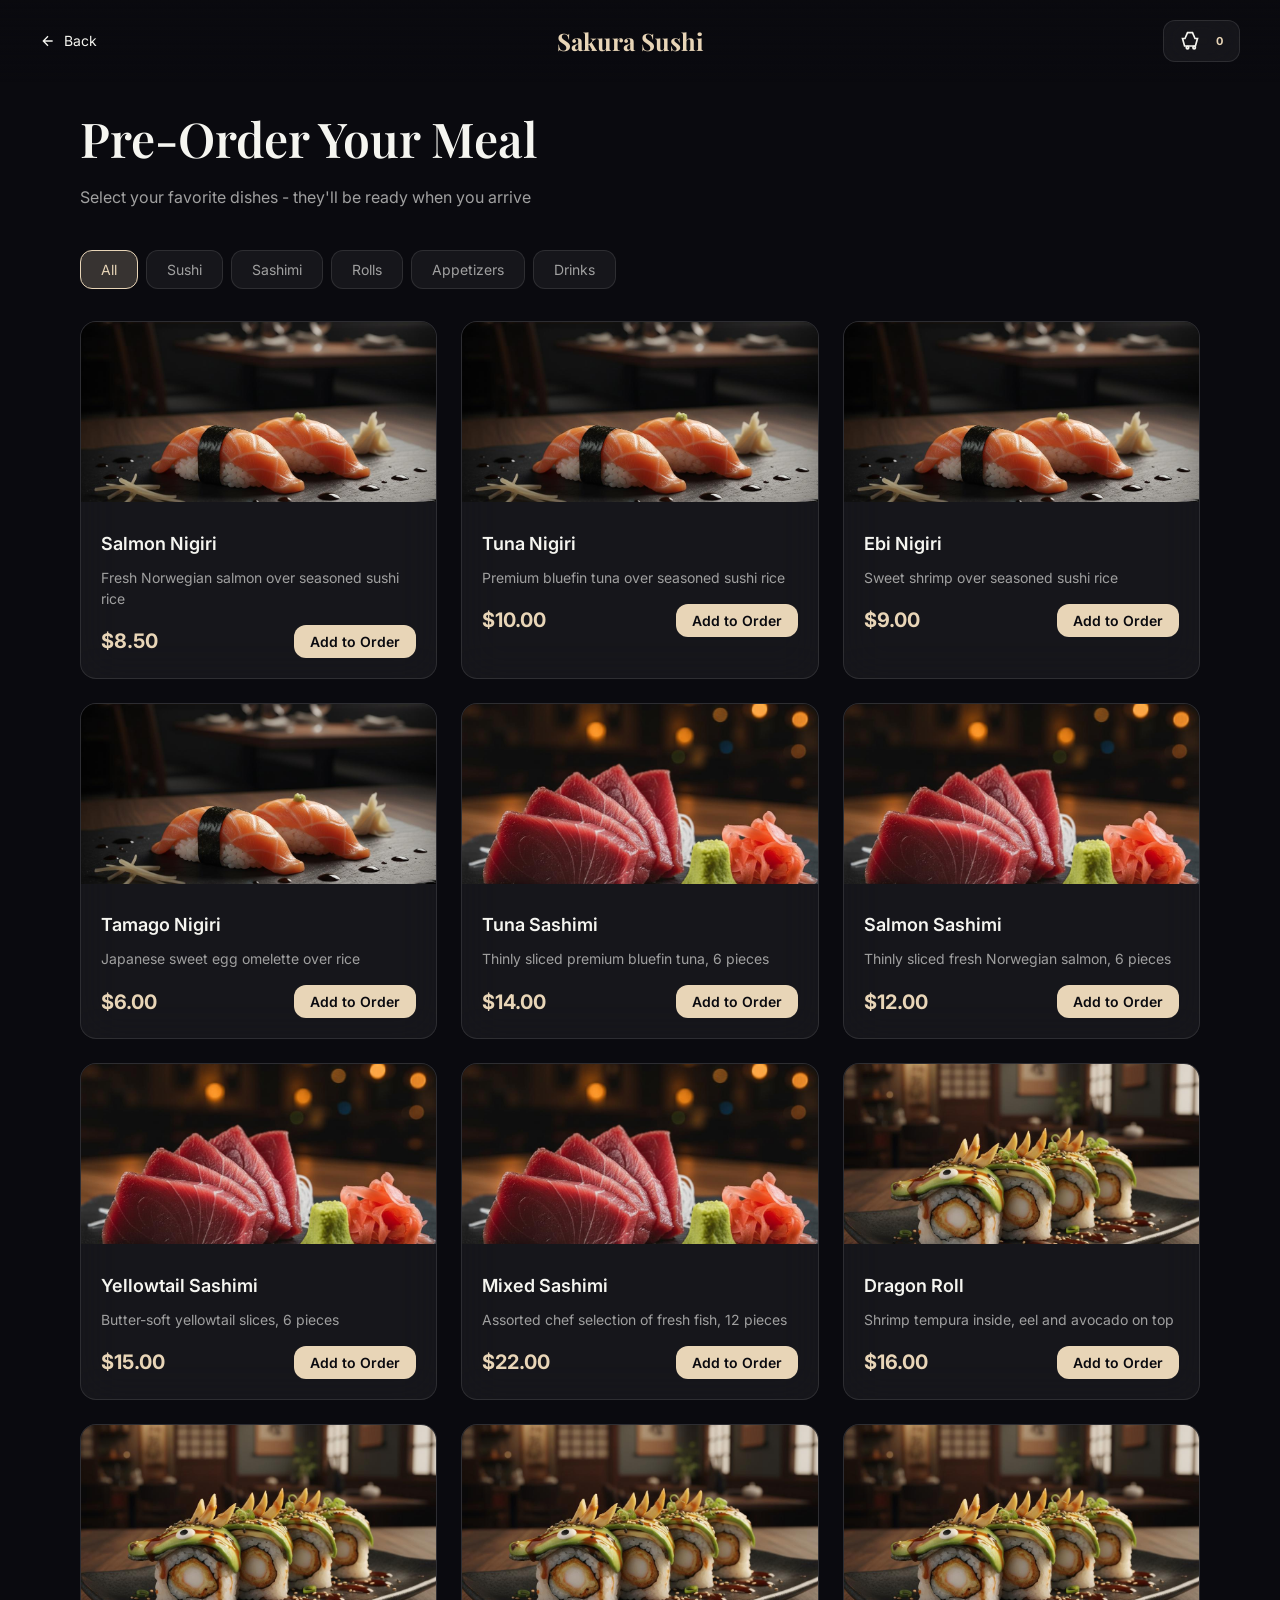
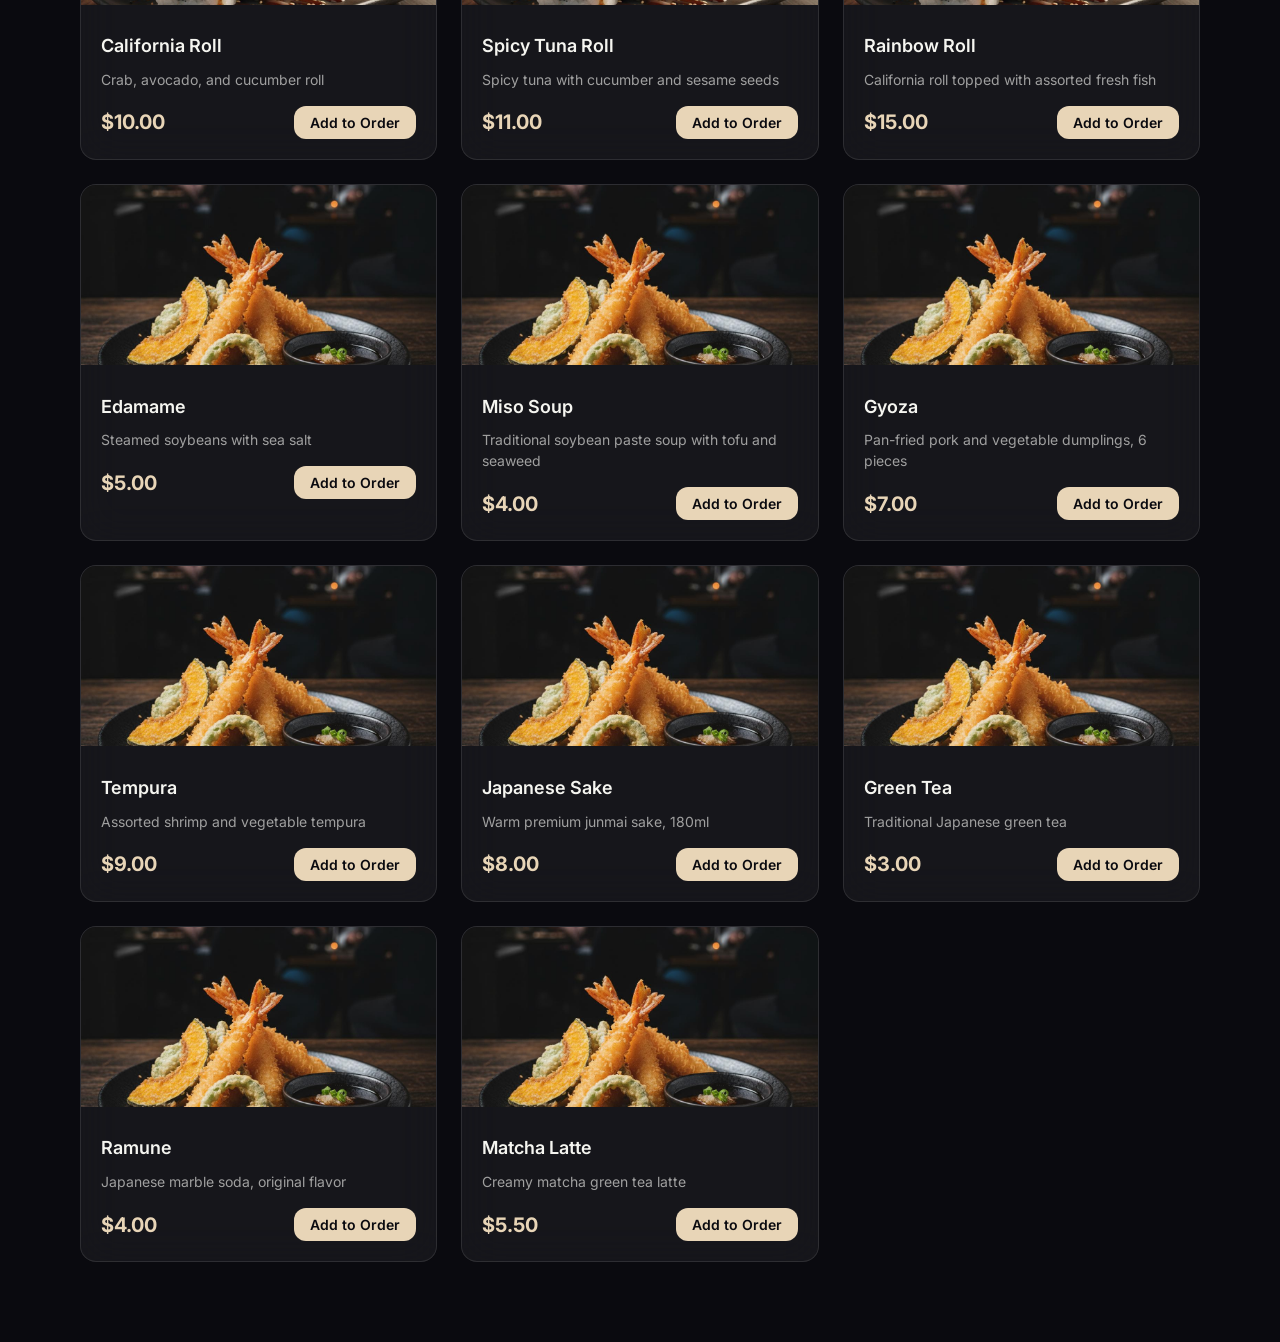
==== preview/menu.html @ 01882bb5 "Added" ====
<!DOCTYPE html>
<html lang="en">
<head>
    <meta charset="UTF-8">
    <meta name="viewport" content="width=device-width, initial-scale=1.0">
    <title>Pre-Order Menu - Sakura Sushi</title>
    <link rel="preconnect" href="https://fonts.googleapis.com">
    <link rel="preconnect" href="https://fonts.gstatic.com" crossorigin>
    <link href="https://fonts.googleapis.com/css2?family=Inter:wght@400;500;600;700&family=JetBrains+Mono:wght@400;700&family=Playfair+Display:wght@600;700&display=swap" rel="stylesheet">
    <link rel="stylesheet" href="style.css">
</head>
<body class="page-transition">
    <nav class="nav">
        <a href="tables.html" class="nav-back" style="text-decoration:none;color:inherit;">
            <svg width="16" height="16" viewBox="0 0 24 24" fill="none" stroke="currentColor" stroke-width="2">
                <path d="M19 12H5M12 19l-7-7 7-7"/>
            </svg>
            Back
        </a>
        <div class="nav-logo">Sakura Sushi</div>
        <button class="cart-toggle btn btn-glass" style="padding: 10px 16px;" id="cart-toggle">
            <svg width="20" height="20" viewBox="0 0 24 24" fill="none" stroke="currentColor" stroke-width="2">
                <path d="M9 2L6 9H3l2.5 9h13L21 9h-3l-3-7H9z"/>
                <circle cx="9" cy="20" r="1.5"/>
                <circle cx="17" cy="20" r="1.5"/>
            </svg>
            <span class="cart-count" id="cart-count" style="position: static; margin-left: 8px; width: auto; height: auto; background: none; color: var(--color-accent);">0</span>
        </button>
    </nav>

    <header class="page-header">
        <h1 class="page-title">Pre-Order Your Meal</h1>
        <p class="page-subtitle">Select your favorite dishes - they'll be ready when you arrive</p>
    </header>

    <div class="table-grid-container">
        <div class="category-tabs">
            <button class="tab-btn active" data-category="all">All</button>
            <button class="tab-btn" data-category="sushi">Sushi</button>
            <button class="tab-btn" data-category="sashimi">Sashimi</button>
            <button class="tab-btn" data-category="rolls">Rolls</button>
            <button class="tab-btn" data-category="appetizers">Appetizers</button>
            <button class="tab-btn" data-category="drinks">Drinks</button>
        </div>

        <div class="menu-grid" id="menu-grid"></div>
    </div>

    <div class="slide-overlay" id="cart-overlay"></div>
    <div class="slide-panel" id="cart-panel">
        <button class="slide-close" id="cart-close">&times;</button>
        <h2 class="panel-title">Your Pre-Order</h2>
        
        <div class="cart-items" id="cart-items" style="min-height: 200px;">
            <p style="text-align: center; color: var(--color-text-muted); padding: 40px 0;">
                Your cart is empty<br><small>Add items from the menu</small>
            </p>
        </div>
        
        <div class="cart-summary">
            <div class="summary-row">
                <span>Subtotal</span>
                <span class="cart-subtotal" id="cart-subtotal">$0.00</span>
            </div>
            <div class="summary-row">
                <span>Tax (8%)</span>
                <span class="cart-tax" id="cart-tax">$0.00</span>
            </div>
            <div class="summary-row total">
                <span>Total</span>
                <span class="cart-total" id="cart-total">$0.00</span>
            </div>
        </div>
        
        <div class="panel-buttons">
            <a href="reservation.html" class="btn btn-primary btn-full">Proceed to Reservation</a>
            <button class="btn btn-glass btn-full" id="clear-cart">Clear Cart</button>
        </div>
    </div>

    <script>
        // Menu items data
        const menuItems = [
            { id: 1, name: 'Salmon Nigiri', description: 'Fresh Norwegian salmon over seasoned sushi rice', price: 8.50, category: 'sushi', image: 'images/sushi/salmon-nigiri.jpg' },
            { id: 2, name: 'Tuna Nigiri', description: 'Premium bluefin tuna over seasoned sushi rice', price: 10.00, category: 'sushi', image: 'images/sushi/salmon-nigiri.jpg' },
            { id: 3, name: 'Ebi Nigiri', description: 'Sweet shrimp over seasoned sushi rice', price: 9.00, category: 'sushi', image: 'images/sushi/salmon-nigiri.jpg' },
            { id: 4, name: 'Tamago Nigiri', description: 'Japanese sweet egg omelette over rice', price: 6.00, category: 'sushi', image: 'images/sushi/salmon-nigiri.jpg' },
            { id: 5, name: 'Tuna Sashimi', description: 'Thinly sliced premium bluefin tuna, 6 pieces', price: 14.00, category: 'sashimi', image: 'images/sushi/tuna-sashimi.jpg' },
            { id: 6, name: 'Salmon Sashimi', description: 'Thinly sliced fresh Norwegian salmon, 6 pieces', price: 12.00, category: 'sashimi', image: 'images/sushi/tuna-sashimi.jpg' },
            { id: 7, name: 'Yellowtail Sashimi', description: 'Butter-soft yellowtail slices, 6 pieces', price: 15.00, category: 'sashimi', image: 'images/sushi/tuna-sashimi.jpg' },
            { id: 8, name: 'Mixed Sashimi', description: 'Assorted chef selection of fresh fish, 12 pieces', price: 22.00, category: 'sashimi', image: 'images/sushi/tuna-sashimi.jpg' },
            { id: 9, name: 'Dragon Roll', description: 'Shrimp tempura inside, eel and avocado on top', price: 16.00, category: 'rolls', image: 'images/sushi/dragon-roll.jpg' },
            { id: 10, name: 'California Roll', description: 'Crab, avocado, and cucumber roll', price: 10.00, category: 'rolls', image: 'images/sushi/dragon-roll.jpg' },
            { id: 11, name: 'Spicy Tuna Roll', description: 'Spicy tuna with cucumber and sesame seeds', price: 11.00, category: 'rolls', image: 'images/sushi/dragon-roll.jpg' },
            { id: 12, name: 'Rainbow Roll', description: 'California roll topped with assorted fresh fish', price: 15.00, category: 'rolls', image: 'images/sushi/dragon-roll.jpg' },
            { id: 13, name: 'Edamame', description: 'Steamed soybeans with sea salt', price: 5.00, category: 'appetizers', image: 'images/sushi/tempura.jpg' },
            { id: 14, name: 'Miso Soup', description: 'Traditional soybean paste soup with tofu and seaweed', price: 4.00, category: 'appetizers', image: 'images/sushi/tempura.jpg' },
            { id: 15, name: 'Gyoza', description: 'Pan-fried pork and vegetable dumplings, 6 pieces', price: 7.00, category: 'appetizers', image: 'images/sushi/tempura.jpg' },
            { id: 16, name: 'Tempura', description: 'Assorted shrimp and vegetable tempura', price: 9.00, category: 'appetizers', image: 'images/sushi/tempura.jpg' },
            { id: 17, name: 'Japanese Sake', description: 'Warm premium junmai sake, 180ml', price: 8.00, category: 'drinks', image: 'images/sushi/tempura.jpg' },
            { id: 18, name: 'Green Tea', description: 'Traditional Japanese green tea', price: 3.00, category: 'drinks', image: 'images/sushi/tempura.jpg' },
            { id: 19, name: 'Ramune', description: 'Japanese marble soda, original flavor', price: 4.00, category: 'drinks', image: 'images/sushi/tempura.jpg' },
            { id: 20, name: 'Matcha Latte', description: 'Creamy matcha green tea latte', price: 5.50, category: 'drinks', image: 'images/sushi/tempura.jpg' },
        ];

        // Linked List Node
        class CartNode {
            constructor(data) {
                this.data = data;
                this.next = null;
            }
        }

        // Linked List for Cart
        class CartLinkedList {
            constructor() {
                this.head = null;
                this.size = 0;
                this._total = 0;
            }

            append(item) {
                const newNode = new CartNode(item);
                if (!this.head) {
                    this.head = newNode;
                } else {
                    let current = this.head;
                    while (current.next) current = current.next;
                    current.next = newNode;
                }
                this.size++;
                this._updateTotal();
                this.save();
            }

            remove(itemId) {
                if (!this.head) return false;
                if (this.head.data.id === itemId) {
                    this.head = this.head.next;
                    this.size--;
                    this._updateTotal();
                    this.save();
                    return true;
                }
                let current = this.head;
                while (current.next && current.next.data.id !== itemId) {
                    current = current.next;
                }
                if (current.next) {
                    current.next = current.next.next;
                    this.size--;
                    this._updateTotal();
                    this.save();
                    return true;
                }
                return false;
            }

            find(itemId) {
                let current = this.head;
                while (current) {
                    if (current.data.id === itemId) return current.data;
                    current = current.next;
                }
                return null;
            }

            updateQuantity(itemId, quantity) {
                let current = this.head;
                while (current) {
                    if (current.data.id === itemId) {
                        current.data.quantity = quantity;
                        current.data.subtotal = current.data.price * quantity;
                        this._updateTotal();
                        this.save();
                        return true;
                    }
                    current = current.next;
                }
                return false;
            }

            toArray() {
                const items = [];
                let current = this.head;
                while (current) {
                    items.push(current.data);
                    current = current.next;
                }
                return items;
            }

            getTotal() {
                return this._total;
            }

            _updateTotal() {
                this._total = 0;
                let current = this.head;
                while (current) {
                    this._total += current.data.subtotal || 0;
                    current = current.next;
                }
            }

            save() {
                localStorage.setItem('sakura_cart', JSON.stringify(this.toArray()));
            }

            load() {
                const stored = localStorage.getItem('sakura_cart');
                if (stored) {
                    const items = JSON.parse(stored);
                    items.forEach(item => {
                        this.head = null; // reset
                        this.size = 0;
                        items.forEach(i => this.append(i));
                    });
                }
            }
        }

        const cart = new CartLinkedList();
        // Load from storage
        const stored = localStorage.getItem('sakura_cart');
        if (stored) {
            JSON.parse(stored).forEach(item => cart.append(item));
        }

        // Render menu
        const menuGrid = document.getElementById('menu-grid');
        menuItems.forEach(item => {
            const div = document.createElement('div');
            div.className = 'menu-item';
            div.dataset.category = item.category;
            div.innerHTML = `
                <img src="${item.image}" alt="${item.name}" class="menu-item-image" onerror="this.style.display='none'; this.parentElement.querySelector('.menu-fallback').style.display='flex';">
                <div class="menu-item-image menu-fallback" style="display: none; background: linear-gradient(135deg, #1a1a24 0%, #14141B 100%); align-items: center; justify-content: center; font-size: 60px; opacity: 0.3;">
                    ${({sushi:'\u{1F363}', sashimi:'\u{1F41F}', rolls:'\u{1F359}', appetizers:'\u{1F95F}', drinks:'\u{1F376}'}[item.category] || '\u{1F37D}')}
                </div>
                <div class="menu-item-content">
                    <h3 class="menu-item-name">${item.name}</h3>
                    <p class="menu-item-desc">${item.description}</p>
                    <div class="menu-item-footer">
                        <span class="menu-item-price">$${item.price.toFixed(2)}</span>
                        <button class="btn btn-primary btn-add-to-cart" data-id="${item.id}" style="padding: 8px 16px; font-size: 14px;">Add to Order</button>
                    </div>
                </div>
            `;
            menuGrid.appendChild(div);
        });

        // Category tabs
        document.querySelectorAll('.tab-btn').forEach(btn => {
            btn.addEventListener('click', () => {
                const category = btn.dataset.category;
                document.querySelectorAll('.tab-btn').forEach(b => b.classList.remove('active'));
                btn.classList.add('active');
                document.querySelectorAll('.menu-item').forEach(item => {
                    item.style.display = (category === 'all' || item.dataset.category === category) ? '' : 'none';
                });
            });
        });

        // Add to cart
        document.querySelectorAll('.btn-add-to-cart').forEach(btn => {
            btn.addEventListener('click', () => {
                const item = menuItems.find(i => i.id === parseInt(btn.dataset.id));
                const existing = cart.find(item.id);
                if (existing) {
                    cart.updateQuantity(item.id, existing.quantity + 1);
                } else {
                    cart.append({...item, quantity: 1, subtotal: item.price});
                }
                updateCartUI();
            });
        });

        // Update cart UI
        function updateCartUI() {
            const items = cart.toArray();
            const totalItems = items.reduce((sum, item) => sum + item.quantity, 0);
            document.getElementById('cart-count').textContent = totalItems;

            const cartItemsEl = document.getElementById('cart-items');
            if (items.length === 0) {
                cartItemsEl.innerHTML = '<p style="text-align: center; color: var(--color-text-muted); padding: 40px 0;">Your cart is empty<br><small>Add items from the menu</small></p>';
            } else {
                cartItemsEl.innerHTML = '';
                items.forEach(item => {
                    const div = document.createElement('div');
                    div.className = 'cart-item';
                    div.innerHTML = `
                        <img src="${item.image}" alt="${item.name}" class="cart-item-image" onerror="this.style.display='none'">
                        <div class="cart-item-info">
                            <div class="cart-item-name">${item.name}</div>
                            <div class="cart-item-price">$${item.price.toFixed(2)}</div>
                        </div>
                        <div class="cart-item-qty">x${item.quantity}</div>
                        <button class="qty-btn btn-remove-item" data-id="${item.id}">&times;</button>
                    `;
                    cartItemsEl.appendChild(div);
                });

                document.querySelectorAll('.btn-remove-item').forEach(btn => {
                    btn.addEventListener('click', () => {
                        cart.remove(parseInt(btn.dataset.id));
                        updateCartUI();
                    });
                });
            }

            const subtotal = cart.getTotal();
            const tax = subtotal * 0.08;
            const total = subtotal + tax;
            
            document.getElementById('cart-subtotal').textContent = '$' + subtotal.toFixed(2);
            document.getElementById('cart-tax').textContent = '$' + tax.toFixed(2);
            document.getElementById('cart-total').textContent = '$' + total.toFixed(2);
            localStorage.setItem('sakura_cart_total', total.toFixed(2));
        }

        // Cart panel
        document.getElementById('cart-toggle').addEventListener('click', () => {
            document.getElementById('cart-overlay').classList.add('active');
            document.getElementById('cart-panel').classList.add('active');
        });
        document.getElementById('cart-close').addEventListener('click', closeCart);
        document.getElementById('cart-overlay').addEventListener('click', closeCart);

        function closeCart() {
            document.getElementById('cart-overlay').classList.remove('active');
            document.getElementById('cart-panel').classList.remove('active');
        }

        document.getElementById('clear-cart').addEventListener('click', () => {
            if (confirm('Clear all items from your cart?')) {
                localStorage.removeItem('sakura_cart');
                localStorage.removeItem('sakura_cart_total');
                cart.head = null; cart.size = 0; cart._total = 0;
                updateCartUI();
            }
        });

        updateCartUI();
    </script>
</body>
</html>
---- preview/style.css ----
/**
 * Sakura Sushi Reservation System - Main Stylesheet
 * Data Structures & Algorithms Project
 * Glassmorphism Design System
 */

/* ================================
   CSS VARIABLES
   ================================ */
:root {
    --color-bg-dark: #0A0A0F;
    --color-bg-card: #14141B;
    --color-glass: rgba(255, 255, 255, 0.05);
    --color-glass-hover: rgba(255, 255, 255, 0.08);
    --color-glass-border: rgba(255, 255, 255, 0.1);
    --color-glass-border-hover: rgba(255, 255, 255, 0.15);
    --color-accent: #E8D5B7;
    --color-accent-hover: #F0E2CB;
    --color-accent-dim: rgba(232, 213, 183, 0.2);
    --color-text-primary: #F5F5F0;
    --color-text-secondary: #A0A0A0;
    --color-text-muted: #6B6B6B;
    --color-success: #4ADE80;
    --color-error: #F87171;
    --color-warning: #FBBF24;
    --color-qr-bg: #FFFFFF;
    
    --font-display: 'Playfair Display', serif;
    --font-body: 'Inter', sans-serif;
    --font-mono: 'JetBrains Mono', monospace;
    
    --radius-sm: 8px;
    --radius-md: 12px;
    --radius-lg: 16px;
    --radius-xl: 24px;
    
    --shadow-glass: 
        0 8px 32px rgba(0, 0, 0, 0.3),
        inset 0 1px 0 rgba(255, 255, 255, 0.05);
    --shadow-glass-hover:
        0 12px 40px rgba(0, 0, 0, 0.4),
        inset 0 1px 0 rgba(255, 255, 255, 0.08);
    --shadow-glow:
        0 0 40px rgba(232, 213, 183, 0.15);
}

/* ================================
   RESET & BASE
   ================================ */
*, *::before, *::after {
    margin: 0;
    padding: 0;
    box-sizing: border-box;
}

html {
    scroll-behavior: smooth;
}

body {
    font-family: var(--font-body);
    background: var(--color-bg-dark);
    color: var(--color-text-primary);
    min-height: 100vh;
    overflow-x: hidden;
    line-height: 1.6;
}

a {
    color: var(--color-accent);
    text-decoration: none;
    transition: color 0.3s ease;
}

a:hover {
    color: var(--color-accent-hover);
}

img {
    max-width: 100%;
    height: auto;
}

/* ================================
   GLASSMORPHISM UTILITIES
   ================================ */
.glass {
    background: var(--color-glass);
    backdrop-filter: blur(20px);
    -webkit-backdrop-filter: blur(20px);
    border: 1px solid var(--color-glass-border);
    box-shadow: var(--shadow-glass);
}

.glass-hover:hover {
    background: var(--color-glass-hover);
    border-color: var(--color-glass-border-hover);
    box-shadow: var(--shadow-glass-hover);
    transform: translateY(-4px);
}

.glass-strong {
    background: rgba(20, 20, 27, 0.85);
    backdrop-filter: blur(40px);
    -webkit-backdrop-filter: blur(40px);
    border: 1px solid var(--color-glass-border);
}

.glass-card {
    background: var(--color-glass);
    backdrop-filter: blur(20px);
    -webkit-backdrop-filter: blur(20px);
    border: 1px solid var(--color-glass-border);
    box-shadow: var(--shadow-glass);
    border-radius: var(--radius-lg);
    padding: 32px;
    transition: all 0.4s cubic-bezier(0.4, 0, 0.2, 1);
}

.glass-card:hover {
    background: var(--color-glass-hover);
    border-color: var(--color-glass-border-hover);
    box-shadow: var(--shadow-glass-hover);
    transform: translateY(-4px);
}

/* ================================
   BUTTONS
   ================================ */
.btn {
    display: inline-flex;
    align-items: center;
    justify-content: center;
    gap: 8px;
    padding: 14px 32px;
    font-family: var(--font-body);
    font-size: 16px;
    font-weight: 600;
    border: none;
    border-radius: var(--radius-md);
    cursor: pointer;
    transition: all 0.3s cubic-bezier(0.4, 0, 0.2, 1);
    position: relative;
    overflow: hidden;
}

.btn-primary {
    background: var(--color-accent);
    color: var(--color-bg-dark);
}

.btn-primary:hover {
    background: var(--color-accent-hover);
    transform: scale(1.02);
    box-shadow: var(--shadow-glow);
}

.btn-primary:active {
    transform: scale(0.98);
}

.btn-secondary {
    background: transparent;
    color: var(--color-accent);
    border: 1px solid var(--color-accent);
}

.btn-secondary:hover {
    background: var(--color-accent-dim);
    transform: scale(1.02);
}

.btn-glass {
    background: var(--color-glass);
    backdrop-filter: blur(20px);
    color: var(--color-text-primary);
    border: 1px solid var(--color-glass-border);
}

.btn-glass:hover {
    background: var(--color-glass-hover);
    border-color: var(--color-glass-border-hover);
}

.btn-large {
    padding: 18px 48px;
    font-size: 18px;
    border-radius: var(--radius-lg);
}

.btn-full {
    width: 100%;
}

.btn:disabled {
    opacity: 0.5;
    cursor: not-allowed;
    transform: none !important;
}

/* ================================
   FORM ELEMENTS
   ================================ */
.form-group {
    margin-bottom: 24px;
}

.form-label {
    display: block;
    margin-bottom: 8px;
    font-size: 14px;
    font-weight: 500;
    color: var(--color-text-secondary);
}

.form-input,
.form-select,
.form-textarea {
    width: 100%;
    padding: 14px 18px;
    font-family: var(--font-body);
    font-size: 16px;
    color: var(--color-text-primary);
    background: var(--color-glass);
    backdrop-filter: blur(10px);
    border: 1px solid var(--color-glass-border);
    border-radius: var(--radius-md);
    transition: all 0.3s ease;
    outline: none;
}

.form-input:focus,
.form-select:focus,
.form-textarea:focus {
    border-color: var(--color-accent);
    box-shadow: 0 0 0 3px rgba(232, 213, 183, 0.15);
}

.form-input::placeholder,
.form-textarea::placeholder {
    color: var(--color-text-muted);
}

.form-textarea {
    resize: vertical;
    min-height: 100px;
}

.form-select {
    cursor: pointer;
    appearance: none;
    background-image: url("data:image/svg+xml,%3Csvg xmlns='http://www.w3.org/2000/svg' width='12' height='12' fill='%23A0A0A0'%3E%3Cpath d='M6 9L1 4h10z'/%3E%3C/svg%3E");
    background-repeat: no-repeat;
    background-position: right 16px center;
    padding-right: 40px;
}

.form-error {
    color: var(--color-error);
    font-size: 13px;
    margin-top: 6px;
    display: none;
}

.form-error.visible {
    display: block;
}

.form-input.error {
    border-color: var(--color-error);
}

/* ================================
   UPLOAD AREA
   ================================ */
.upload-area {
    border: 2px dashed var(--color-glass-border);
    border-radius: var(--radius-lg);
    padding: 40px 20px;
    text-align: center;
    cursor: pointer;
    transition: all 0.3s ease;
    position: relative;
}

.upload-area:hover {
    border-color: var(--color-accent);
    background: var(--color-glass-hover);
}

.upload-area.has-file {
    border-color: var(--color-success);
    background: rgba(74, 222, 128, 0.05);
}

.upload-area input[type="file"] {
    position: absolute;
    inset: 0;
    opacity: 0;
    cursor: pointer;
}

.upload-icon {
    font-size: 40px;
    margin-bottom: 12px;
    opacity: 0.5;
}

.upload-text {
    color: var(--color-text-secondary);
    font-size: 14px;
}

.upload-preview {
    max-width: 200px;
    max-height: 200px;
    border-radius: var(--radius-md);
    margin-top: 16px;
}

/* ================================
   NAVIGATION
   ================================ */
.nav {
    position: fixed;
    top: 0;
    left: 0;
    right: 0;
    z-index: 100;
    padding: 20px 40px;
    display: flex;
    align-items: center;
    justify-content: space-between;
    background: linear-gradient(to bottom, rgba(10, 10, 15, 0.9), transparent);
}

.nav-logo {
    font-family: var(--font-display);
    font-size: 24px;
    font-weight: 700;
    color: var(--color-accent);
}

.nav-links {
    display: flex;
    gap: 32px;
    list-style: none;
}

.nav-links a {
    color: var(--color-text-secondary);
    font-size: 14px;
    font-weight: 500;
    transition: color 0.3s ease;
}

.nav-links a:hover {
    color: var(--color-text-primary);
}

.nav-back {
    display: inline-flex;
    align-items: center;
    gap: 8px;
    color: var(--color-text-secondary);
    font-size: 14px;
    transition: color 0.3s ease;
    background: none;
    border: none;
    cursor: pointer;
    font-family: var(--font-body);
}

.nav-back:hover {
    color: var(--color-text-primary);
}

/* ================================
   HERO SECTION (Landing)
   ================================ */
.hero {
    min-height: 100vh;
    display: flex;
    align-items: center;
    justify-content: center;
    position: relative;
    overflow: hidden;
}

.hero-bg {
    position: absolute;
    inset: 0;
    background: 
        radial-gradient(ellipse at 20% 50%, rgba(232, 213, 183, 0.08) 0%, transparent 50%),
        radial-gradient(ellipse at 80% 20%, rgba(232, 213, 183, 0.05) 0%, transparent 50%),
        radial-gradient(ellipse at 50% 80%, rgba(200, 180, 160, 0.06) 0%, transparent 50%);
    animation: heroGradient 20s ease infinite;
}

@keyframes heroGradient {
    0%, 100% { transform: translate(0, 0) scale(1); }
    33% { transform: translate(30px, -30px) scale(1.05); }
    66% { transform: translate(-20px, 20px) scale(0.95); }
}

.hero-pattern {
    position: absolute;
    inset: 0;
    opacity: 0.03;
    background-image: url("data:image/svg+xml,%3Csvg width='60' height='60' viewBox='0 0 60 60' xmlns='http://www.w3.org/2000/svg'%3E%3Cg fill='none' fill-rule='evenodd'%3E%3Cg fill='%23E8D5B7' fill-opacity='1'%3E%3Cpath d='M36 34v-4h-2v4h-4v2h4v4h2v-4h4v-2h-4zm0-30V0h-2v4h-4v2h4v4h2V6h4V4h-4zM6 34v-4H4v4H0v2h4v4h2v-4h4v-2H6zM6 4V0H4v4H0v2h4v4h2V6h4V4H6z'/%3E%3C/g%3E%3C/g%3E%3C/svg%3E");
}

.hero-content {
    text-align: center;
    z-index: 10;
    padding: 40px;
}

.hero-logo {
    width: 80px;
    height: 80px;
    margin: 0 auto 24px;
    background: var(--color-glass);
    backdrop-filter: blur(20px);
    border: 1px solid var(--color-glass-border);
    border-radius: 50%;
    display: flex;
    align-items: center;
    justify-content: center;
    font-size: 40px;
    animation: fadeInDown 0.8s ease-out;
}

.hero-title {
    font-family: var(--font-display);
    font-size: 72px;
    font-weight: 700;
    color: var(--color-accent);
    margin-bottom: 16px;
    letter-spacing: -1px;
    animation: fadeInUp 0.8s ease-out 0.2s both;
}

.hero-subtitle {
    font-size: 20px;
    color: var(--color-text-secondary);
    margin-bottom: 48px;
    animation: fadeInUp 0.8s ease-out 0.4s both;
}

.hero-cta {
    animation: fadeInUp 0.8s ease-out 0.6s both;
}

.hero-cta .btn {
    animation: pulseGlow 3s ease-in-out infinite;
}

@keyframes pulseGlow {
    0%, 100% { box-shadow: 0 0 20px rgba(232, 213, 183, 0.2); }
    50% { box-shadow: 0 0 40px rgba(232, 213, 183, 0.4); }
}

.hero-info {
    margin-top: 24px;
    font-size: 14px;
    color: var(--color-text-muted);
    animation: fadeInUp 0.8s ease-out 0.8s both;
}

/* Floating petals */
.petals {
    position: absolute;
    inset: 0;
    pointer-events: none;
    overflow: hidden;
}

.petal {
    position: absolute;
    width: 20px;
    height: 20px;
    background: var(--color-accent);
    border-radius: 150% 0 150% 0;
    opacity: 0.15;
    animation: fall linear infinite;
}

@keyframes fall {
    0% {
        transform: translateY(-100vh) rotate(0deg);
        opacity: 0;
    }
    10% { opacity: 0.15; }
    90% { opacity: 0.15; }
    100% {
        transform: translateY(100vh) rotate(720deg);
        opacity: 0;
    }
}

/* ================================
   PAGE HEADER
   ================================ */
.page-header {
    padding: 100px 40px 40px;
    max-width: 1200px;
    margin: 0 auto;
}

.page-title {
    font-family: var(--font-display);
    font-size: 48px;
    font-weight: 600;
    color: var(--color-text-primary);
    margin-bottom: 8px;
}

.page-subtitle {
    font-size: 16px;
    color: var(--color-text-secondary);
}

/* ================================
   TABLE GRID
   ================================ */
.table-grid-container {
    max-width: 1200px;
    margin: 0 auto;
    padding: 0 40px 80px;
}

.table-grid {
    display: grid;
    grid-template-columns: repeat(auto-fill, minmax(200px, 1fr));
    gap: 24px;
}

.table-card {
    background: var(--color-glass);
    backdrop-filter: blur(20px);
    border: 1px solid var(--color-glass-border);
    border-radius: var(--radius-lg);
    padding: 24px;
    cursor: pointer;
    transition: all 0.4s cubic-bezier(0.4, 0, 0.2, 1);
    position: relative;
    text-align: center;
}

.table-card:hover {
    background: var(--color-glass-hover);
    border-color: var(--color-glass-border-hover);
    transform: translateY(-4px);
    box-shadow: var(--shadow-glass-hover);
}

.table-card.selected {
    border-color: var(--color-warning);
    box-shadow: 0 0 20px rgba(251, 191, 36, 0.2);
}

.table-card.occupied {
    opacity: 0.5;
    cursor: not-allowed;
}

.table-card.occupied:hover {
    transform: none;
    box-shadow: var(--shadow-glass);
}

.table-status {
    position: absolute;
    top: 12px;
    right: 12px;
    width: 10px;
    height: 10px;
    border-radius: 50%;
}

.table-status.available { background: var(--color-success); }
.table-status.occupied { background: var(--color-error); }
.table-status.selected { background: var(--color-warning); }

.table-number {
    font-family: var(--font-mono);
    font-size: 28px;
    font-weight: 700;
    color: var(--color-accent);
    margin-bottom: 8px;
}

.table-capacity {
    font-size: 14px;
    color: var(--color-text-secondary);
    margin-bottom: 4px;
}

.table-price {
    font-size: 18px;
    font-weight: 600;
    color: var(--color-text-primary);
}

.table-legend {
    display: flex;
    gap: 24px;
    margin-bottom: 32px;
    justify-content: center;
}

.legend-item {
    display: flex;
    align-items: center;
    gap: 8px;
    font-size: 14px;
    color: var(--color-text-secondary);
}

.legend-dot {
    width: 10px;
    height: 10px;
    border-radius: 50%;
}

/* ================================
   SLIDE-IN PANEL
   ================================ */
.slide-overlay {
    position: fixed;
    inset: 0;
    background: rgba(0, 0, 0, 0.6);
    backdrop-filter: blur(4px);
    z-index: 200;
    opacity: 0;
    visibility: hidden;
    transition: all 0.4s ease;
}

.slide-overlay.active {
    opacity: 1;
    visibility: visible;
}

.slide-panel {
    position: fixed;
    top: 0;
    right: 0;
    width: 420px;
    max-width: 90vw;
    height: 100vh;
    background: var(--color-bg-card);
    backdrop-filter: blur(40px);
    border-left: 1px solid var(--color-glass-border);
    z-index: 210;
    transform: translateX(100%);
    transition: transform 0.4s cubic-bezier(0.4, 0, 0.2, 1);
    overflow-y: auto;
    padding: 40px;
}

.slide-panel.active {
    transform: translateX(0);
}

.slide-close {
    position: absolute;
    top: 20px;
    right: 20px;
    width: 40px;
    height: 40px;
    background: var(--color-glass);
    border: 1px solid var(--color-glass-border);
    border-radius: 50%;
    display: flex;
    align-items: center;
    justify-content: center;
    cursor: pointer;
    color: var(--color-text-secondary);
    font-size: 20px;
    transition: all 0.3s ease;
}

.slide-close:hover {
    background: var(--color-glass-hover);
    color: var(--color-text-primary);
}

.panel-title {
    font-family: var(--font-display);
    font-size: 32px;
    color: var(--color-accent);
    margin-bottom: 24px;
}

.panel-section {
    margin-bottom: 24px;
    padding-bottom: 24px;
    border-bottom: 1px solid var(--color-glass-border);
}

.panel-section:last-child {
    border-bottom: none;
}

.panel-label {
    font-size: 12px;
    text-transform: uppercase;
    letter-spacing: 1px;
    color: var(--color-text-muted);
    margin-bottom: 8px;
}

.panel-value {
    font-size: 18px;
    color: var(--color-text-primary);
}

.panel-features {
    list-style: none;
}

.panel-features li {
    padding: 6px 0;
    color: var(--color-text-secondary);
    font-size: 14px;
}

.panel-features li::before {
    content: '\2726';
    color: var(--color-accent);
    margin-right: 8px;
}

.panel-buttons {
    display: flex;
    flex-direction: column;
    gap: 12px;
    margin-top: 32px;
}

/* ================================
   MENU CATEGORY TABS
   ================================ */
.category-tabs {
    display: flex;
    gap: 8px;
    margin-bottom: 32px;
    flex-wrap: wrap;
}

.tab-btn {
    padding: 10px 20px;
    background: var(--color-glass);
    border: 1px solid var(--color-glass-border);
    border-radius: var(--radius-md);
    color: var(--color-text-secondary);
    font-family: var(--font-body);
    font-size: 14px;
    cursor: pointer;
    transition: all 0.3s ease;
}

.tab-btn:hover {
    background: var(--color-glass-hover);
    color: var(--color-text-primary);
}

.tab-btn.active {
    background: var(--color-accent-dim);
    border-color: var(--color-accent);
    color: var(--color-accent);
}

/* ================================
   MENU GRID & ITEMS
   ================================ */
.menu-grid {
    display: grid;
    grid-template-columns: repeat(auto-fill, minmax(300px, 1fr));
    gap: 24px;
}

.menu-item {
    background: var(--color-glass);
    backdrop-filter: blur(20px);
    border: 1px solid var(--color-glass-border);
    border-radius: var(--radius-lg);
    overflow: hidden;
    transition: all 0.4s cubic-bezier(0.4, 0, 0.2, 1);
}

.menu-item:hover {
    background: var(--color-glass-hover);
    border-color: var(--color-glass-border-hover);
    transform: translateY(-4px);
    box-shadow: var(--shadow-glass-hover);
}

.menu-item-image {
    width: 100%;
    height: 180px;
    object-fit: cover;
    background: var(--color-bg-card);
}

.menu-item-content {
    padding: 20px;
}

.menu-item-name {
    font-size: 18px;
    font-weight: 600;
    color: var(--color-text-primary);
    margin-bottom: 8px;
}

.menu-item-desc {
    font-size: 14px;
    color: var(--color-text-secondary);
    margin-bottom: 16px;
    line-height: 1.5;
    display: -webkit-box;
    -webkit-line-clamp: 2;
    -webkit-box-orient: vertical;
    overflow: hidden;
}

.menu-item-footer {
    display: flex;
    align-items: center;
    justify-content: space-between;
}

.menu-item-price {
    font-size: 20px;
    font-weight: 700;
    color: var(--color-accent);
}

.menu-item-actions {
    display: flex;
    align-items: center;
    gap: 12px;
}

.quantity-control {
    display: flex;
    align-items: center;
    gap: 8px;
    background: var(--color-glass);
    border: 1px solid var(--color-glass-border);
    border-radius: var(--radius-sm);
    padding: 4px;
}

.qty-btn {
    width: 28px;
    height: 28px;
    background: none;
    border: none;
    color: var(--color-text-primary);
    font-size: 16px;
    cursor: pointer;
    display: flex;
    align-items: center;
    justify-content: center;
    border-radius: 4px;
    transition: background 0.2s;
}

.qty-btn:hover {
    background: var(--color-glass-hover);
}

.qty-value {
    font-size: 14px;
    font-weight: 600;
    min-width: 24px;
    text-align: center;
}

/* ================================
   CART PANEL
   ================================ */
.cart-badge {
    position: relative;
}

.cart-count {
    position: absolute;
    top: -8px;
    right: -8px;
    background: var(--color-accent);
    color: var(--color-bg-dark);
    font-size: 11px;
    font-weight: 700;
    width: 20px;
    height: 20px;
    border-radius: 50%;
    display: flex;
    align-items: center;
    justify-content: center;
}

.cart-item {
    display: flex;
    align-items: center;
    gap: 16px;
    padding: 16px 0;
    border-bottom: 1px solid var(--color-glass-border);
}

.cart-item-image {
    width: 60px;
    height: 60px;
    border-radius: var(--radius-sm);
    object-fit: cover;
    background: var(--color-bg-card);
}

.cart-item-info {
    flex: 1;
}

.cart-item-name {
    font-size: 14px;
    font-weight: 600;
    margin-bottom: 4px;
}

.cart-item-price {
    font-size: 13px;
    color: var(--color-text-secondary);
}

.cart-item-qty {
    font-size: 14px;
    color: var(--color-accent);
    font-weight: 600;
}

.cart-summary {
    margin-top: 24px;
    padding-top: 24px;
    border-top: 2px solid var(--color-glass-border);
}

.summary-row {
    display: flex;
    justify-content: space-between;
    margin-bottom: 12px;
    font-size: 14px;
}

.summary-row.total {
    font-size: 18px;
    font-weight: 700;
    color: var(--color-accent);
    padding-top: 12px;
    border-top: 1px solid var(--color-glass-border);
}

/* ================================
   CONFIRMATION PAGE
   ================================ */
.confirmation-container {
    min-height: 100vh;
    display: flex;
    align-items: center;
    justify-content: center;
    padding: 40px;
}

.confirmation-card {
    max-width: 600px;
    width: 100%;
    text-align: center;
}

.success-animation {
    width: 100px;
    height: 100px;
    margin: 0 auto 32px;
    background: rgba(74, 222, 128, 0.1);
    border: 2px solid var(--color-success);
    border-radius: 50%;
    display: flex;
    align-items: center;
    justify-content: center;
    animation: scaleIn 0.5s ease-out;
}

.success-checkmark {
    font-size: 48px;
    color: var(--color-success);
    animation: checkDraw 0.5s ease-out 0.3s both;
}

@keyframes scaleIn {
    0% { transform: scale(0); opacity: 0; }
    100% { transform: scale(1); opacity: 1; }
}

@keyframes checkDraw {
    0% { transform: scale(0) rotate(-45deg); opacity: 0; }
    100% { transform: scale(1) rotate(0deg); opacity: 1; }
}

.confirmation-title {
    font-family: var(--font-display);
    font-size: 36px;
    color: var(--color-text-primary);
    margin-bottom: 8px;
}

.confirmation-subtitle {
    color: var(--color-text-secondary);
    margin-bottom: 32px;
}

.code-display {
    background: var(--color-bg-dark);
    border: 2px solid var(--color-accent);
    border-radius: var(--radius-lg);
    padding: 24px 48px;
    margin-bottom: 32px;
    display: inline-block;
}

.code-text {
    font-family: var(--font-mono);
    font-size: 36px;
    font-weight: 700;
    color: var(--color-accent);
    letter-spacing: 4px;
}

.reservation-summary {
    text-align: left;
    background: var(--color-glass);
    border-radius: var(--radius-lg);
    padding: 32px;
    margin-bottom: 32px;
}

.summary-title {
    font-size: 18px;
    font-weight: 600;
    margin-bottom: 20px;
    color: var(--color-text-primary);
}

.summary-detail {
    display: flex;
    justify-content: space-between;
    padding: 10px 0;
    border-bottom: 1px solid var(--color-glass-border);
    font-size: 14px;
}

.summary-detail:last-child {
    border-bottom: none;
}

.summary-detail-label {
    color: var(--color-text-secondary);
}

.summary-detail-value {
    color: var(--color-text-primary);
    font-weight: 500;
}

.confirmation-actions {
    display: flex;
    gap: 16px;
    justify-content: center;
    flex-wrap: wrap;
}

/* ================================
   QR CODE DISPLAY
   ================================ */
.qr-display {
    background: var(--color-qr-bg);
    padding: 20px;
    border-radius: var(--radius-md);
    display: inline-block;
    margin: 16px 0;
}

.qr-display img {
    width: 200px;
    height: 200px;
}

/* ================================
   ALERTS & MESSAGES
   ================================ */
.alert {
    padding: 16px 20px;
    border-radius: var(--radius-md);
    margin-bottom: 24px;
    font-size: 14px;
}

.alert-success {
    background: rgba(74, 222, 128, 0.1);
    border: 1px solid var(--color-success);
    color: var(--color-success);
}

.alert-error {
    background: rgba(248, 113, 113, 0.1);
    border: 1px solid var(--color-error);
    color: var(--color-error);
}

.alert-warning {
    background: rgba(251, 191, 36, 0.1);
    border: 1px solid var(--color-warning);
    color: var(--color-warning);
}

/* ================================
   LOADING STATES
   ================================ */
.loading-spinner {
    width: 24px;
    height: 24px;
    border: 2px solid var(--color-glass-border);
    border-top-color: var(--color-accent);
    border-radius: 50%;
    animation: spin 0.8s linear infinite;
}

@keyframes spin {
    to { transform: rotate(360deg); }
}

.skeleton {
    background: linear-gradient(
        90deg,
        var(--color-glass) 25%,
        var(--color-glass-hover) 50%,
        var(--color-glass) 75%
    );
    background-size: 200% 100%;
    animation: shimmer 1.5s infinite;
    border-radius: var(--radius-sm);
}

@keyframes shimmer {
    0% { background-position: 200% 0; }
    100% { background-position: -200% 0; }
}

/* ================================
   TWO COLUMN LAYOUT
   ================================ */
.two-column {
    display: grid;
    grid-template-columns: 1fr 1fr;
    gap: 48px;
    max-width: 1200px;
    margin: 0 auto;
    padding: 0 40px 80px;
}

.column-left,
.column-right {
    min-width: 0;
}

.section-title {
    font-family: var(--font-display);
    font-size: 28px;
    margin-bottom: 24px;
    color: var(--color-text-primary);
}

.info-card {
    background: var(--color-glass);
    border-radius: var(--radius-lg);
    padding: 20px;
    margin-bottom: 24px;
}

.info-card-label {
    font-size: 12px;
    text-transform: uppercase;
    letter-spacing: 1px;
    color: var(--color-text-muted);
    margin-bottom: 8px;
}

.info-card-value {
    font-size: 18px;
    color: var(--color-text-primary);
}

/* ================================
   TIME SLOTS
   ================================ */
.time-slots {
    display: grid;
    grid-template-columns: repeat(auto-fill, minmax(100px, 1fr));
    gap: 8px;
}

.time-slot {
    padding: 10px;
    background: var(--color-glass);
    border: 1px solid var(--color-glass-border);
    border-radius: var(--radius-sm);
    text-align: center;
    cursor: pointer;
    font-size: 14px;
    color: var(--color-text-secondary);
    transition: all 0.3s ease;
}

.time-slot:hover {
    background: var(--color-glass-hover);
    color: var(--color-text-primary);
}

.time-slot.selected {
    background: var(--color-accent-dim);
    border-color: var(--color-accent);
    color: var(--color-accent);
}

.time-slot.disabled {
    opacity: 0.3;
    cursor: not-allowed;
}

/* ================================
   RESPONSIVE DESIGN
   ================================ */
@media (max-width: 1024px) {
    .two-column {
        grid-template-columns: 1fr;
    }
    
    .table-grid {
        grid-template-columns: repeat(auto-fill, minmax(160px, 1fr));
    }
}

@media (max-width: 640px) {
    .hero-title {
        font-size: 42px;
    }
    
    .page-title {
        font-size: 32px;
    }
    
    .nav {
        padding: 16px 20px;
    }
    
    .page-header,
    .table-grid-container,
    .two-column {
        padding-left: 20px;
        padding-right: 20px;
    }
    
    .slide-panel {
        width: 100%;
        max-width: 100%;
    }
    
    .menu-grid {
        grid-template-columns: 1fr;
    }
    
    .hero-subtitle {
        font-size: 16px;
    }
}

/* ================================
   ANIMATIONS
   ================================ */
@keyframes fadeInUp {
    from {
        opacity: 0;
        transform: translateY(30px);
    }
    to {
        opacity: 1;
        transform: translateY(0);
    }
}

@keyframes fadeInDown {
    from {
        opacity: 0;
        transform: translateY(-30px);
    }
    to {
        opacity: 1;
        transform: translateY(0);
    }
}

@keyframes fadeIn {
    from { opacity: 0; }
    to { opacity: 1; }
}

.page-transition {
    animation: fadeIn 0.4s ease-out;
}

/* Shake animation for errors */
@keyframes shake {
    0%, 100% { transform: translateX(0); }
    20% { transform: translateX(-10px); }
    40% { transform: translateX(10px); }
    60% { transform: translateX(-5px); }
    80% { transform: translateX(5px); }
}

.shake {
    animation: shake 0.5s ease-in-out;
}

/* ================================
   SCROLLBAR STYLING
   ================================ */
::-webkit-scrollbar {
    width: 8px;
}

::-webkit-scrollbar-track {
    background: var(--color-bg-dark);
}

::-webkit-scrollbar-thumb {
    background: var(--color-glass-border);
    border-radius: 4px;
}

::-webkit-scrollbar-thumb:hover {
    background: var(--color-text-muted);
}

/* ================================
   PRINT STYLES
   ================================ */
@media print {
    .nav,
    .btn,
    .slide-panel,
    .slide-overlay {
        display: none !important;
    }
    
    body {
        background: white;
        color: black;
    }
    
    .confirmation-card {
        box-shadow: none;
    }
}
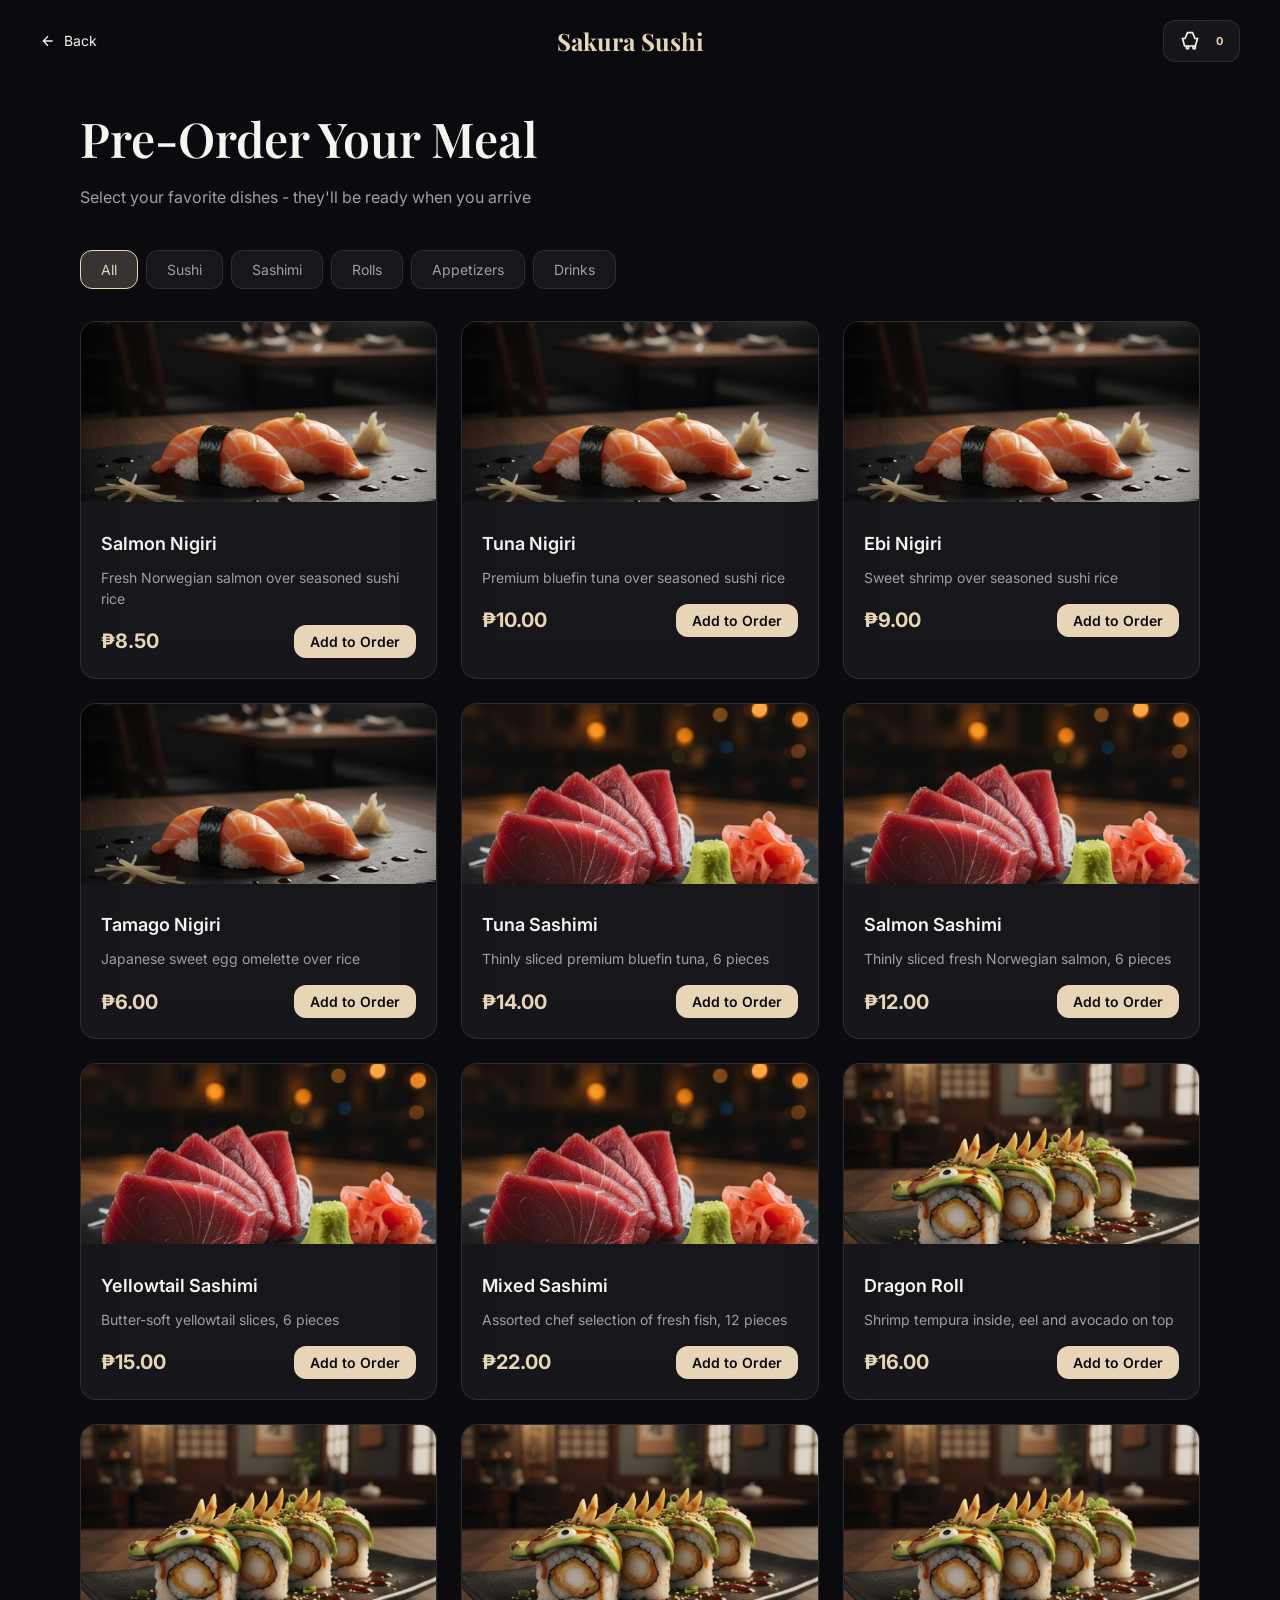
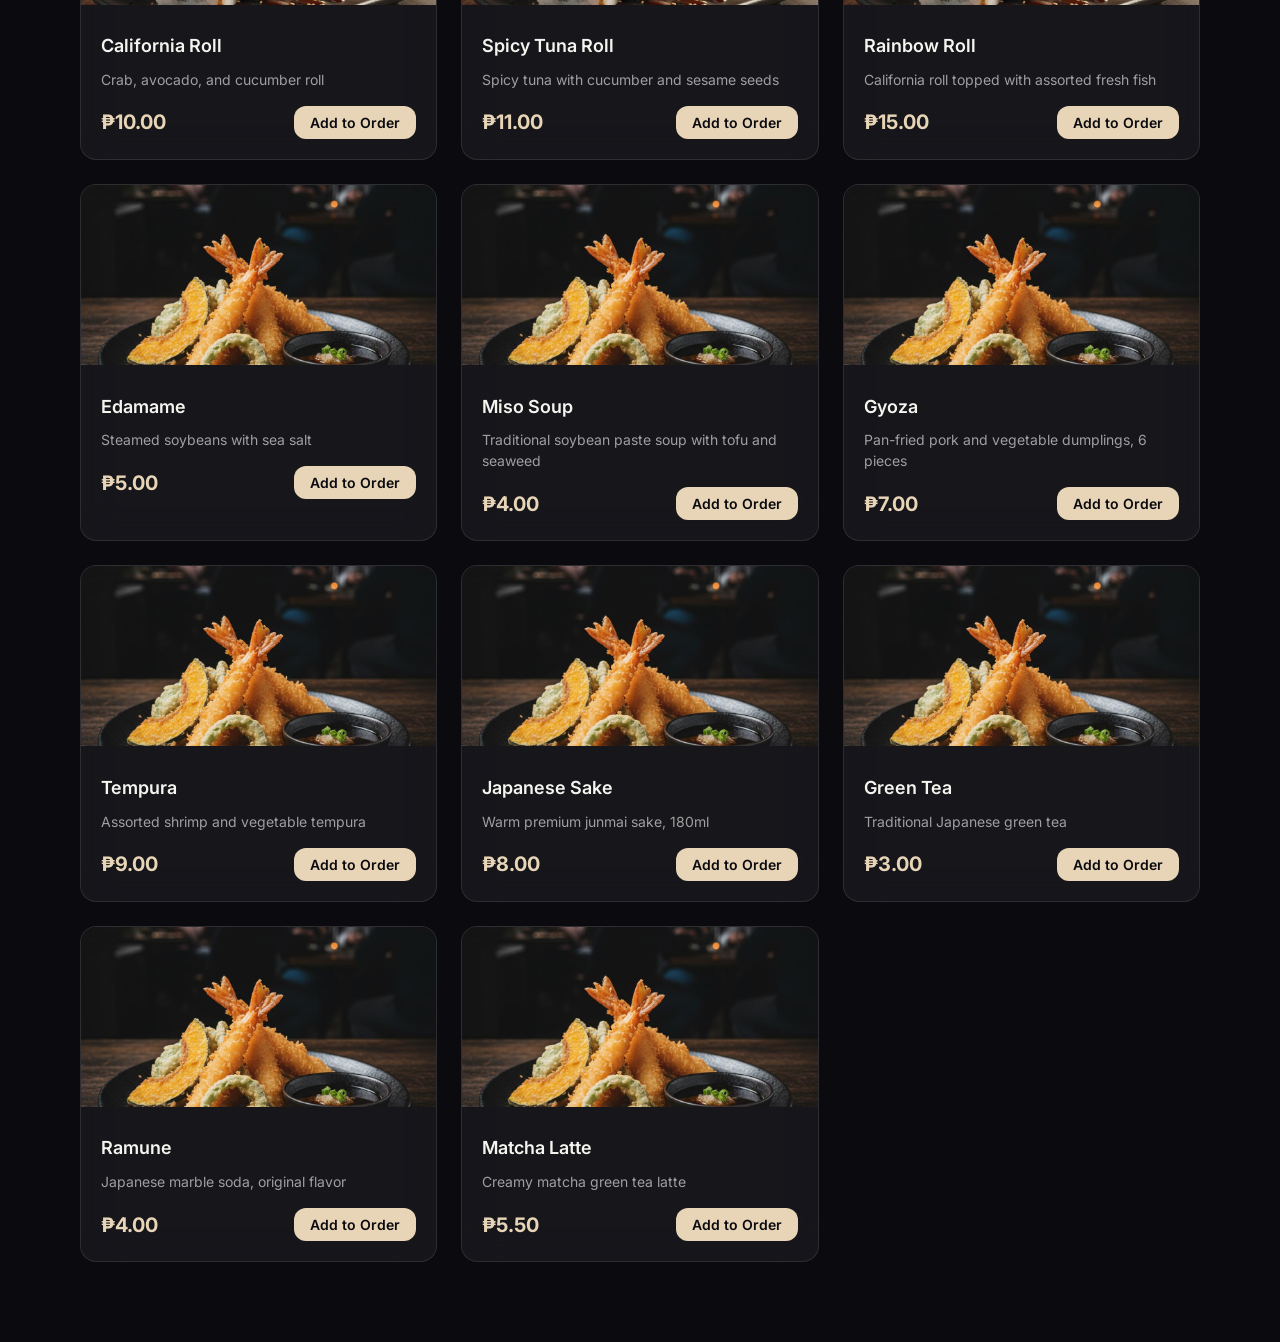
==== commit 63953158: "v1.2: Calendar-based reservation system with time slots Features: - Calendar date picker with availa" ====
--- a/preview/menu.html
+++ b/preview/menu.html
@@ -60,15 +60,15 @@
         <div class="cart-summary">
             <div class="summary-row">
                 <span>Subtotal</span>
-                <span class="cart-subtotal" id="cart-subtotal">$0.00</span>
+                <span class="cart-subtotal" id="cart-subtotal">₱0.00</span>
             </div>
             <div class="summary-row">
                 <span>Tax (8%)</span>
-                <span class="cart-tax" id="cart-tax">$0.00</span>
+                <span class="cart-tax" id="cart-tax">₱0.00</span>
             </div>
             <div class="summary-row total">
                 <span>Total</span>
-                <span class="cart-total" id="cart-total">$0.00</span>
+                <span class="cart-total" id="cart-total">₱0.00</span>
             </div>
         </div>
         
@@ -242,7 +242,7 @@
                     <h3 class="menu-item-name">${item.name}</h3>
                     <p class="menu-item-desc">${item.description}</p>
                     <div class="menu-item-footer">
-                        <span class="menu-item-price">$${item.price.toFixed(2)}</span>
+                        <span class="menu-item-price">₱${item.price.toFixed(2)}</span>
                         <button class="btn btn-primary btn-add-to-cart" data-id="${item.id}" style="padding: 8px 16px; font-size: 14px;">Add to Order</button>
                     </div>
                 </div>
@@ -276,7 +276,7 @@
             });
         });
 
-        // Update cart UI
+        // Update cart UI mabuang ko diri shibal HASHA
         function updateCartUI() {
             const items = cart.toArray();
             const totalItems = items.reduce((sum, item) => sum + item.quantity, 0);
@@ -294,7 +294,7 @@
                         <img src="${item.image}" alt="${item.name}" class="cart-item-image" onerror="this.style.display='none'">
                         <div class="cart-item-info">
                             <div class="cart-item-name">${item.name}</div>
-                            <div class="cart-item-price">$${item.price.toFixed(2)}</div>
+                            <div class="cart-item-price">₱${item.price.toFixed(2)}</div>
                         </div>
                         <div class="cart-item-qty">x${item.quantity}</div>
                         <button class="qty-btn btn-remove-item" data-id="${item.id}">&times;</button>
@@ -314,13 +314,13 @@
             const tax = subtotal * 0.08;
             const total = subtotal + tax;
             
-            document.getElementById('cart-subtotal').textContent = '$' + subtotal.toFixed(2);
-            document.getElementById('cart-tax').textContent = '$' + tax.toFixed(2);
-            document.getElementById('cart-total').textContent = '$' + total.toFixed(2);
+            document.getElementById('cart-subtotal').textContent = '₱' + subtotal.toFixed(2);
+            document.getElementById('cart-tax').textContent = '₱' + tax.toFixed(2);
+            document.getElementById('cart-total').textContent = '₱' + total.toFixed(2);
             localStorage.setItem('sakura_cart_total', total.toFixed(2));
         }
 
-        // Cart panel
+        // Cart panel fixed the bugss
         document.getElementById('cart-toggle').addEventListener('click', () => {
             document.getElementById('cart-overlay').classList.add('active');
             document.getElementById('cart-panel').classList.add('active');
